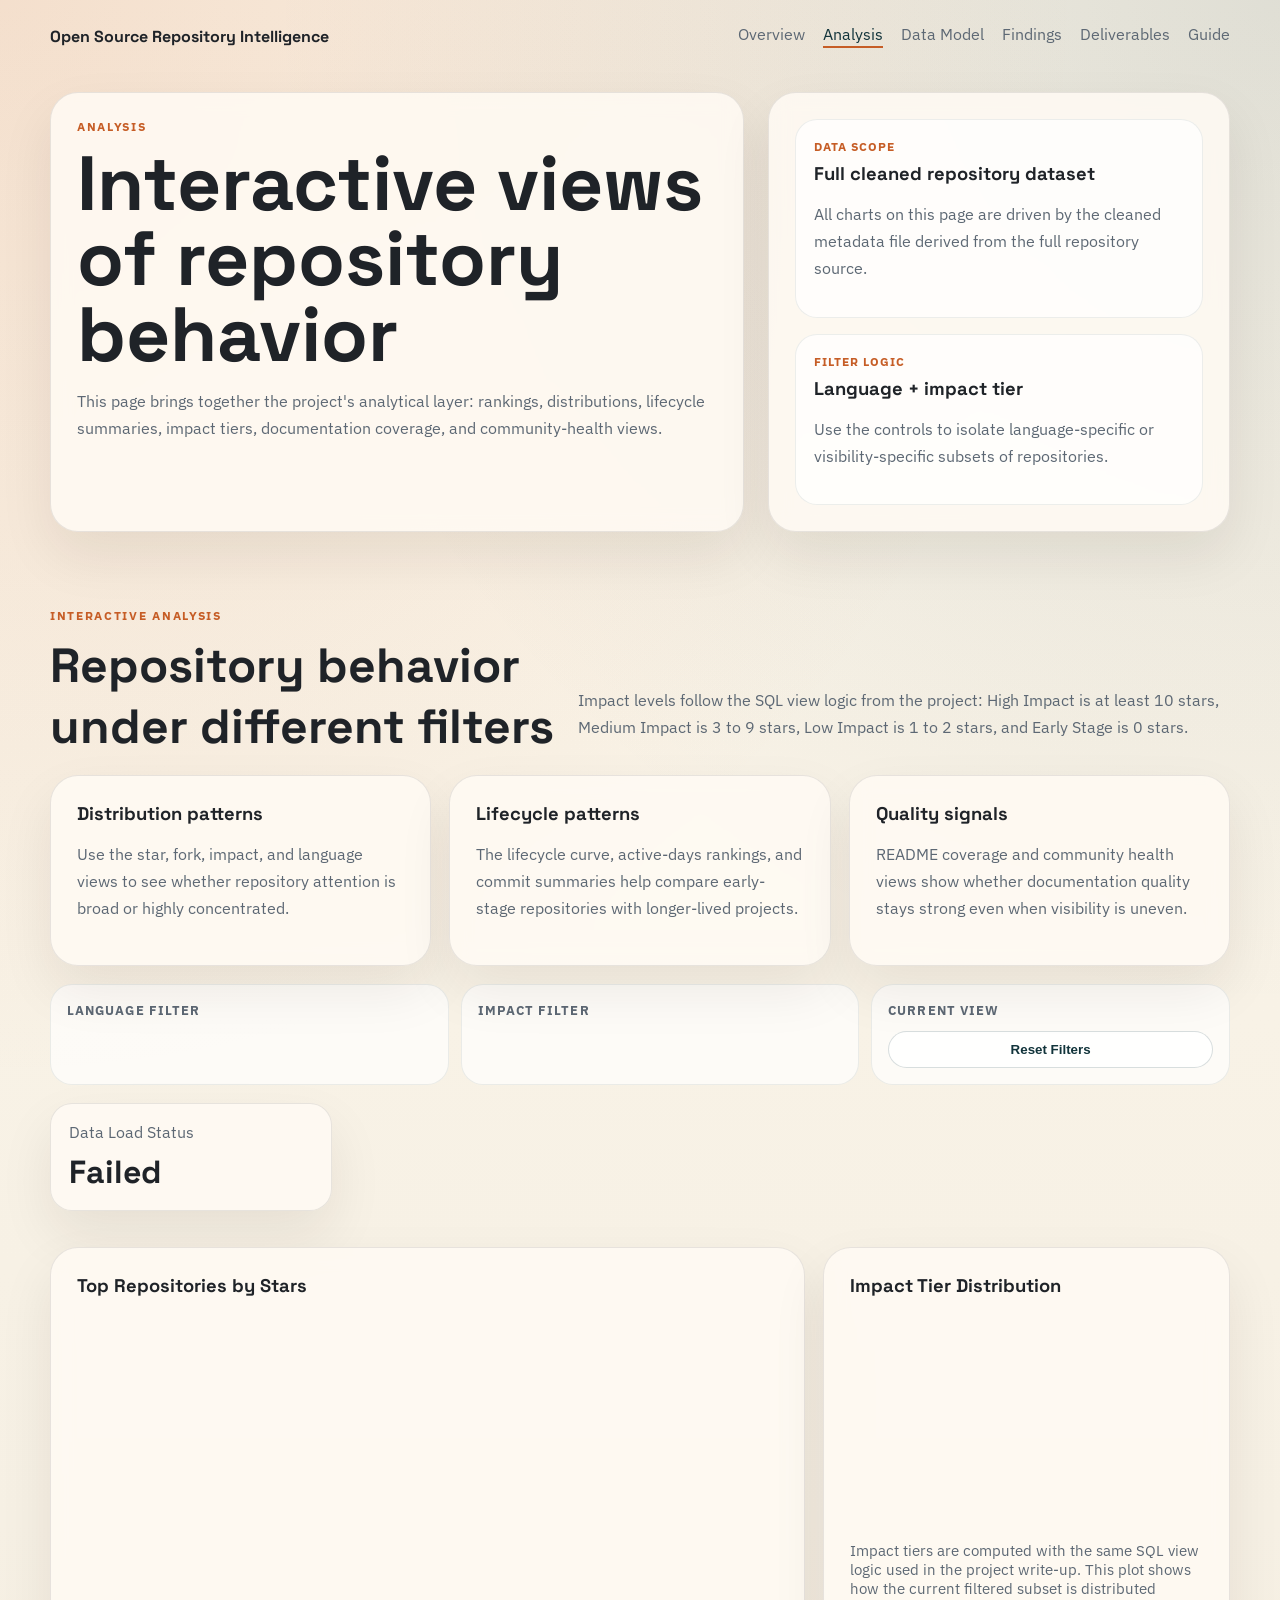
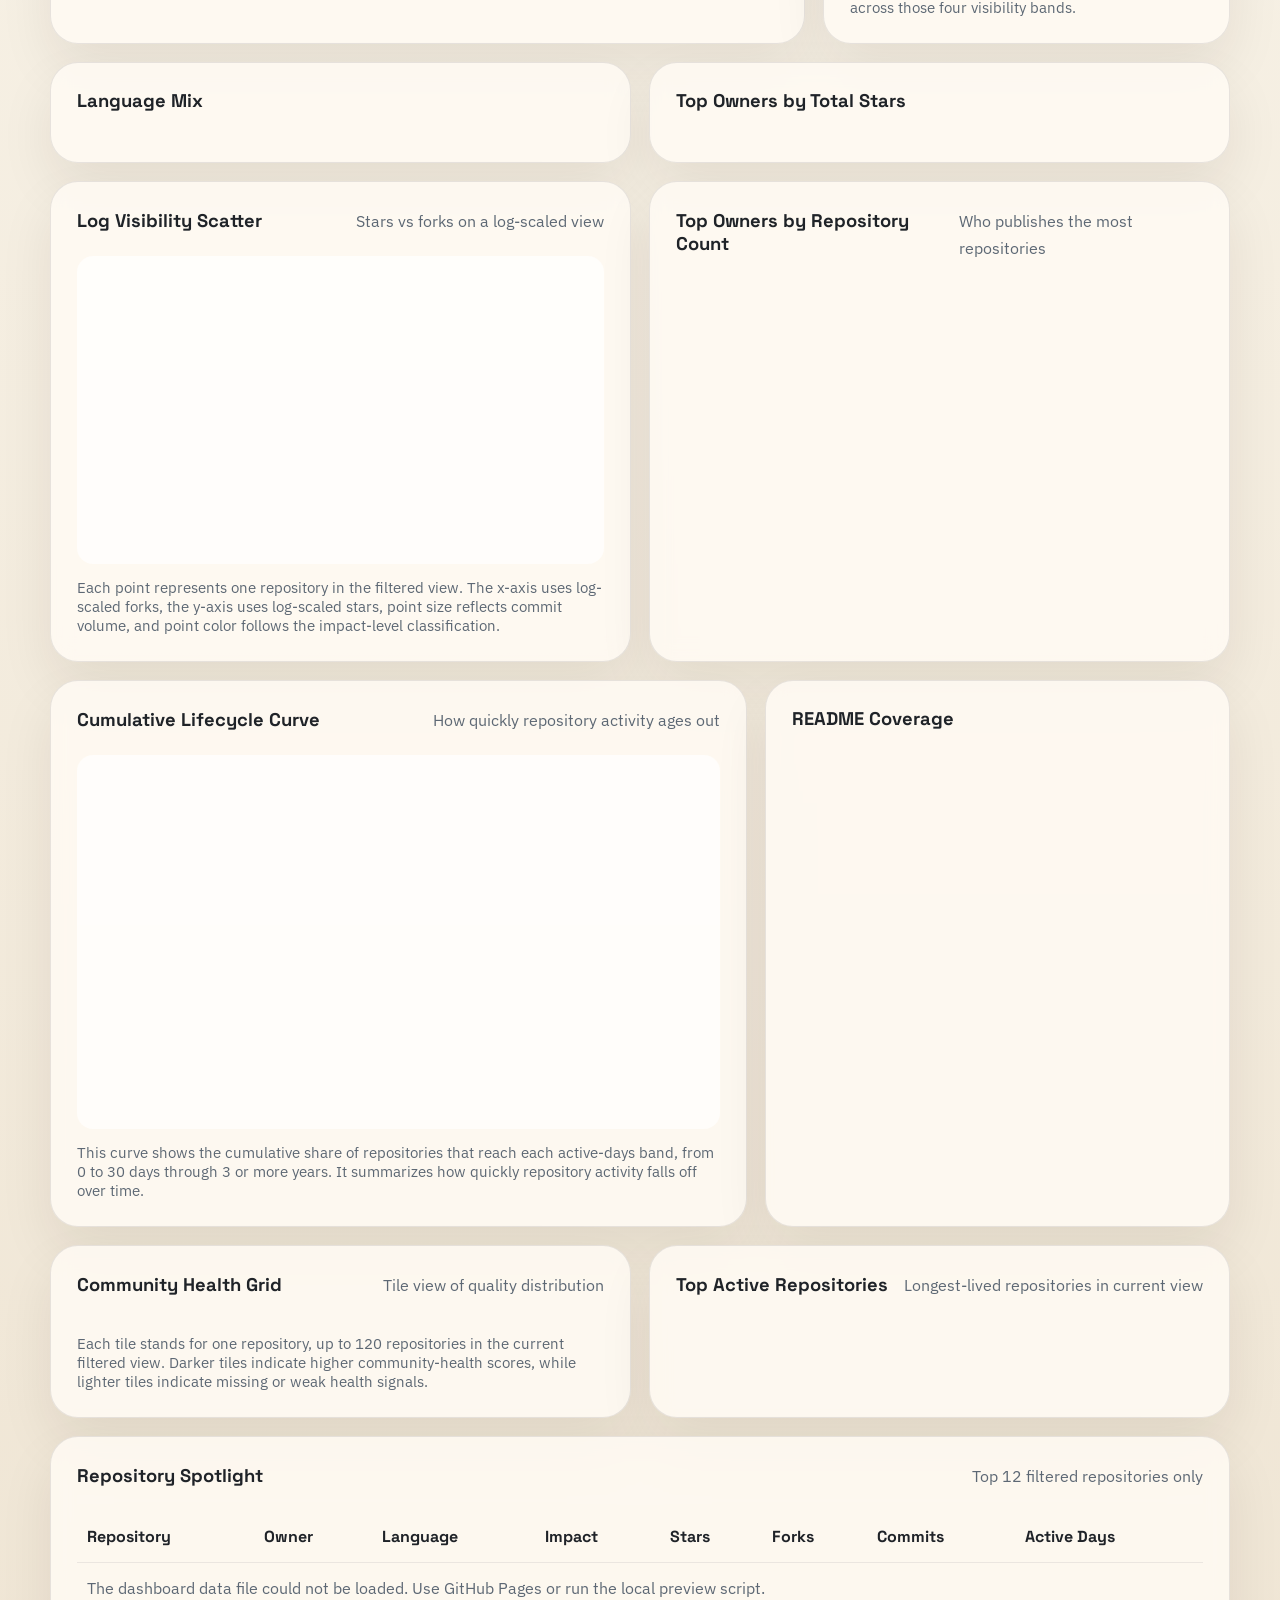
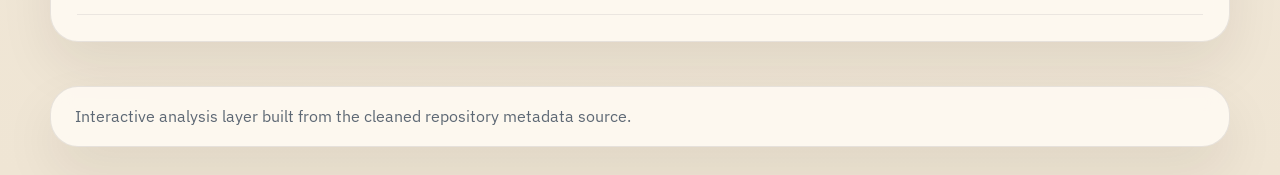
==== analysis.html @ 534d02df "Split site into multiple pages" ====
<!DOCTYPE html>
<html lang="en">
  <head>
    <meta charset="UTF-8" />
    <meta name="viewport" content="width=device-width, initial-scale=1.0" />
    <title>Analysis | Open Source Repository Intelligence</title>
    <meta
      name="description"
      content="Interactive analysis page for repository visibility, impact levels, lifecycle, and community-health patterns."
    />
    <link rel="preconnect" href="https://fonts.googleapis.com" />
    <link rel="preconnect" href="https://fonts.gstatic.com" crossorigin />
    <link
      href="https://fonts.googleapis.com/css2?family=IBM+Plex+Sans:wght@400;500;600;700&family=Space+Grotesk:wght@500;700&display=swap"
      rel="stylesheet"
    />
    <link rel="stylesheet" href="styles.css" />
  </head>
  <body>
    <header class="hero">
      <nav class="nav">
        <div class="brand">Open Source Repository Intelligence</div>
        <div class="nav-links">
          <a href="index.html">Overview</a>
          <a class="active" href="analysis.html">Analysis</a>
          <a href="model.html">Data Model</a>
          <a href="findings.html">Findings</a>
          <a href="deliverables.html">Deliverables</a>
          <a href="guide.html">Guide</a>
        </div>
      </nav>

      <section class="hero-grid">
        <div class="hero-copy">
          <p class="eyebrow">Analysis</p>
          <h1>Interactive views of repository behavior</h1>
          <p class="lede">
            This page brings together the project's analytical layer: rankings,
            distributions, lifecycle summaries, impact tiers, documentation
            coverage, and community-health views.
          </p>
        </div>
        <aside class="hero-panel">
          <div class="status-card">
            <span class="status-label">Data Scope</span>
            <strong>Full cleaned repository dataset</strong>
            <p>All charts on this page are driven by the cleaned metadata file derived from the full repository source.</p>
          </div>
          <div class="status-card">
            <span class="status-label">Filter Logic</span>
            <strong>Language + impact tier</strong>
            <p>Use the controls to isolate language-specific or visibility-specific subsets of repositories.</p>
          </div>
        </aside>
      </section>
    </header>

    <main>
      <section class="section dashboard-section">
        <div class="section-heading split">
          <div>
            <p class="eyebrow">Interactive Analysis</p>
            <h2>Repository behavior under different filters</h2>
          </div>
          <p class="section-note">
            Impact levels follow the SQL view logic from the project: High Impact is at least 10 stars, Medium Impact is 3 to 9 stars, Low Impact is 1 to 2 stars, and Early Stage is 0 stars.
          </p>
        </div>

        <div class="dashboard-intro">
          <article class="feature-card">
            <h3>Distribution patterns</h3>
            <p>Use the star, fork, impact, and language views to see whether repository attention is broad or highly concentrated.</p>
          </article>
          <article class="feature-card">
            <h3>Lifecycle patterns</h3>
            <p>The lifecycle curve, active-days rankings, and commit summaries help compare early-stage repositories with longer-lived projects.</p>
          </article>
          <article class="feature-card">
            <h3>Quality signals</h3>
            <p>README coverage and community health views show whether documentation quality stays strong even when visibility is uneven.</p>
          </article>
        </div>

        <div class="filter-bar">
          <div class="filter-block">
            <span class="filter-label">Language Filter</span>
            <div class="filter-group" id="language-filters"></div>
          </div>
          <div class="filter-block">
            <span class="filter-label">Impact Filter</span>
            <div class="filter-group" id="impact-filters"></div>
          </div>
          <div class="filter-block filter-status">
            <span class="filter-label">Current View</span>
            <div id="filter-summary" class="filter-summary"></div>
            <button id="reset-filters" class="filter-chip reset-chip" type="button">Reset Filters</button>
          </div>
        </div>

        <div class="kpi-grid" id="kpi-grid"></div>
        <div class="insight-summary" id="insight-summary"></div>

        <div class="viz-grid viz-grid-top">
          <article class="panel panel-wide">
            <div class="panel-head">
              <h3>Top Repositories by Stars</h3>
              <span class="panel-subtitle" id="repo-subtitle"></span>
            </div>
            <div id="top-repos-chart" class="bar-chart"></div>
          </article>
          <article class="panel">
            <div class="panel-head">
              <h3>Impact Tier Distribution</h3>
            </div>
            <div class="donut-wrap">
              <div id="impact-donut" class="donut"></div>
              <div id="impact-legend" class="legend"></div>
            </div>
            <p class="figure-note">
              Impact tiers are computed with the same SQL view logic used in the project write-up. This plot shows how the current filtered subset is distributed across those four visibility bands.
            </p>
          </article>
        </div>

        <div class="viz-grid">
          <article class="panel">
            <div class="panel-head">
              <h3>Language Mix</h3>
            </div>
            <div id="language-chart" class="bar-chart compact-chart"></div>
          </article>
          <article class="panel">
            <div class="panel-head">
              <h3>Top Owners by Total Stars</h3>
            </div>
            <div id="developer-chart" class="bar-chart compact-chart"></div>
          </article>
        </div>

        <div class="viz-grid">
          <article class="panel">
            <div class="panel-head">
              <h3>Log Visibility Scatter</h3>
              <span class="panel-subtitle">Stars vs forks on a log-scaled view</span>
            </div>
            <div class="svg-shell">
              <svg id="visibility-scatter" viewBox="0 0 560 320" aria-label="Log visibility scatter plot"></svg>
            </div>
            <p class="figure-note">
              Each point represents one repository in the filtered view. The x-axis uses log-scaled forks, the y-axis uses log-scaled stars, point size reflects commit volume, and point color follows the impact-level classification.
            </p>
          </article>
          <article class="panel">
            <div class="panel-head">
              <h3>Top Owners by Repository Count</h3>
              <span class="panel-subtitle">Who publishes the most repositories</span>
            </div>
            <div id="owner-volume-chart" class="bar-chart compact-chart"></div>
          </article>
        </div>

        <div class="viz-grid viz-grid-bottom">
          <article class="panel panel-wide">
            <div class="panel-head">
              <h3>Cumulative Lifecycle Curve</h3>
              <span class="panel-subtitle">How quickly repository activity ages out</span>
            </div>
            <div class="svg-shell">
              <svg id="lifecycle-line" viewBox="0 0 560 320" aria-label="Lifecycle line chart"></svg>
            </div>
            <p class="figure-note">
              This curve shows the cumulative share of repositories that reach each active-days band, from 0 to 30 days through 3 or more years. It summarizes how quickly repository activity falls off over time.
            </p>
          </article>
          <article class="panel">
            <div class="panel-head">
              <h3>README Coverage</h3>
            </div>
            <div id="readme-summary" class="metric-stack"></div>
          </article>
        </div>

        <div class="viz-grid">
          <article class="panel">
            <div class="panel-head">
              <h3>Community Health Grid</h3>
              <span class="panel-subtitle">Tile view of quality distribution</span>
            </div>
            <div id="health-grid" class="health-grid"></div>
            <p class="figure-note">
              Each tile stands for one repository, up to 120 repositories in the current filtered view. Darker tiles indicate higher community-health scores, while lighter tiles indicate missing or weak health signals.
            </p>
          </article>
          <article class="panel">
            <div class="panel-head">
              <h3>Top Active Repositories</h3>
              <span class="panel-subtitle">Longest-lived repositories in current view</span>
            </div>
            <div id="lifespan-chart" class="bar-chart compact-chart"></div>
          </article>
        </div>

        <article class="panel table-panel">
          <div class="panel-head">
            <h3>Repository Spotlight</h3>
            <span class="panel-subtitle">Top 12 filtered repositories only</span>
          </div>
          <div class="table-wrap">
            <table>
              <thead>
                <tr>
                  <th>Repository</th>
                  <th>Owner</th>
                  <th>Language</th>
                  <th>Impact</th>
                  <th>Stars</th>
                  <th>Forks</th>
                  <th>Commits</th>
                  <th>Active Days</th>
                </tr>
              </thead>
              <tbody id="repo-table-body"></tbody>
            </table>
          </div>
        </article>
      </section>
    </main>

    <footer class="footer">
      <p>Interactive analysis layer built from the cleaned repository metadata source.</p>
    </footer>

    <script src="app.js"></script>
  </body>
</html>
---- styles.css ----
:root {
  --bg: #f6f0e4;
  --bg-2: #ede3cf;
  --surface: rgba(255, 251, 244, 0.86);
  --surface-strong: #fffaf2;
  --text: #1f2328;
  --muted: #5d6874;
  --line: rgba(31, 35, 40, 0.1);
  --ink: #12343b;
  --accent: #c65d26;
  --accent-soft: #e8c89a;
  --shadow: 0 24px 54px rgba(37, 27, 15, 0.08);
  --radius-xl: 28px;
  --radius-lg: 22px;
  --radius-md: 16px;
  --max-width: 1180px;
}

* {
  box-sizing: border-box;
}

html {
  scroll-behavior: smooth;
}

body {
  margin: 0;
  color: var(--text);
  font-family: "IBM Plex Sans", sans-serif;
  background:
    radial-gradient(circle at top left, rgba(198, 93, 38, 0.15), transparent 30%),
    radial-gradient(circle at top right, rgba(18, 52, 59, 0.12), transparent 28%),
    linear-gradient(180deg, #fcf6ea 0%, var(--bg) 45%, #efe5d4 100%);
}

img {
  display: block;
  max-width: 100%;
}

a {
  color: var(--ink);
}

.hero,
.section,
.footer {
  padding-left: 24px;
  padding-right: 24px;
}

.nav,
.hero-grid,
.section > *,
.footer {
  width: min(100%, var(--max-width));
  margin: 0 auto;
}

.brand,
h1,
h2,
h3,
strong,
th {
  font-family: "Space Grotesk", sans-serif;
}

.nav {
  display: flex;
  justify-content: space-between;
  align-items: center;
  gap: 18px;
  padding-top: 24px;
}

.brand {
  font-size: 1rem;
  font-weight: 700;
}

.nav-links {
  display: flex;
  gap: 18px;
  flex-wrap: wrap;
}

.nav-links a {
  text-decoration: none;
  color: var(--muted);
  padding-bottom: 2px;
}

.nav-links a.active {
  color: var(--ink);
  border-bottom: 2px solid var(--accent);
}

.hero {
  padding-bottom: 52px;
}

.hero-grid {
  display: grid;
  grid-template-columns: 1.2fr 0.8fr;
  gap: 24px;
  padding-top: 44px;
}

.hero-copy,
.hero-panel,
.feature-card,
.panel,
.diagram-card,
.footer {
  background: var(--surface);
  border: 1px solid var(--line);
  border-radius: var(--radius-xl);
  box-shadow: var(--shadow);
  backdrop-filter: blur(10px);
}

.hero-copy,
.hero-panel,
.panel,
.feature-card,
.diagram-card {
  padding: 26px;
}

.hero-panel {
  display: grid;
  gap: 16px;
  align-content: start;
}

.eyebrow {
  margin: 0 0 12px;
  color: var(--accent);
  text-transform: uppercase;
  letter-spacing: 0.14em;
  font-size: 0.75rem;
  font-weight: 700;
}

h1 {
  margin: 0;
  font-size: clamp(2.8rem, 6vw, 4.9rem);
  line-height: 0.98;
}

h2 {
  margin: 0;
  font-size: clamp(1.8rem, 4vw, 3rem);
}

h3 {
  margin-top: 0;
  margin-bottom: 10px;
  font-size: 1.15rem;
}

.lede,
.feature-card p,
.status-card p,
.section-note,
.panel-subtitle,
.footer,
table,
td {
  color: var(--muted);
  line-height: 1.7;
}

.cta-row {
  display: flex;
  gap: 14px;
  flex-wrap: wrap;
  margin-top: 28px;
}

.button {
  display: inline-flex;
  align-items: center;
  justify-content: center;
  padding: 12px 18px;
  border-radius: 999px;
  text-decoration: none;
  font-weight: 600;
}

.button.primary {
  color: #fff8ef;
  background: var(--ink);
}

.button.secondary {
  border: 1px solid rgba(18, 52, 59, 0.16);
  background: transparent;
}

.status-card {
  padding: 18px;
  background: rgba(255, 255, 255, 0.72);
  border: 1px solid rgba(18, 52, 59, 0.08);
  border-radius: var(--radius-lg);
}

.status-label {
  display: block;
  color: var(--accent);
  font-size: 0.78rem;
  font-weight: 700;
  text-transform: uppercase;
  letter-spacing: 0.08em;
}

.status-card strong {
  display: block;
  margin-top: 8px;
  font-size: 1.15rem;
}

.section {
  padding-top: 24px;
  padding-bottom: 24px;
}

.section-heading {
  margin-bottom: 18px;
}

.section-heading.split {
  display: flex;
  justify-content: space-between;
  align-items: end;
  gap: 16px;
}

.feature-grid,
.viz-grid,
.kpi-grid,
.model-grid {
  display: grid;
  gap: 18px;
}

.feature-grid {
  grid-template-columns: repeat(3, minmax(0, 1fr));
}

.dashboard-intro,
.insight-summary {
  display: grid;
  grid-template-columns: repeat(3, minmax(0, 1fr));
  gap: 18px;
  margin-bottom: 18px;
}

.dashboard-section {
  scroll-margin-top: 18px;
}

.filter-bar {
  display: grid;
  grid-template-columns: 1fr 1fr 0.9fr;
  gap: 12px;
  margin-bottom: 18px;
}

.filter-block {
  padding: 16px;
  border-radius: var(--radius-lg);
  background: rgba(255, 255, 255, 0.68);
  border: 1px solid rgba(18, 52, 59, 0.08);
}

.filter-group {
  display: flex;
  flex-wrap: wrap;
  gap: 10px;
}

.filter-label {
  display: block;
  margin-bottom: 10px;
  color: var(--muted);
  font-size: 0.84rem;
  font-weight: 700;
  text-transform: uppercase;
  letter-spacing: 0.08em;
}

.filter-summary {
  color: var(--ink);
  font-weight: 700;
  margin-bottom: 12px;
}

.reset-chip {
  width: 100%;
}

.filter-chip {
  padding: 10px 14px;
  border-radius: 999px;
  border: 1px solid rgba(18, 52, 59, 0.16);
  background: rgba(255, 255, 255, 0.82);
  color: var(--ink);
  font-weight: 600;
  cursor: pointer;
}

.filter-chip.active {
  background: var(--ink);
  color: #fff8ef;
}

.kpi-grid {
  grid-template-columns: repeat(4, minmax(0, 1fr));
  margin-bottom: 18px;
}

.kpi-card {
  padding: 18px;
  background: var(--surface);
  border: 1px solid var(--line);
  border-radius: var(--radius-lg);
  box-shadow: var(--shadow);
}

.kpi-card span {
  color: var(--muted);
  display: block;
}

.kpi-card strong {
  display: block;
  margin-top: 10px;
  font-size: 2rem;
}

.viz-grid {
  grid-template-columns: 1fr 1fr;
  margin-bottom: 18px;
}

.viz-grid-top {
  grid-template-columns: 1.3fr 0.7fr;
}

.viz-grid-bottom {
  grid-template-columns: 1.2fr 0.8fr;
}

.metric-stack {
  display: grid;
  gap: 12px;
}

.metric-card {
  padding: 16px;
  border-radius: var(--radius-md);
  background: rgba(255, 255, 255, 0.76);
  border: 1px solid rgba(18, 52, 59, 0.08);
}

.metric-card span {
  display: block;
  color: var(--muted);
}

.metric-card strong {
  display: block;
  margin-top: 8px;
  font-size: 1.7rem;
}

.insight-note {
  padding: 18px;
  border-radius: var(--radius-lg);
  background: rgba(255, 255, 255, 0.76);
  border: 1px solid rgba(18, 52, 59, 0.08);
}

.insight-note span {
  display: block;
  margin-bottom: 8px;
  color: var(--accent);
  font-size: 0.78rem;
  text-transform: uppercase;
  letter-spacing: 0.08em;
  font-weight: 700;
}

.insight-note strong {
  font-size: 1rem;
  line-height: 1.6;
}

.panel-wide {
  min-width: 0;
}

.panel-head {
  display: flex;
  justify-content: space-between;
  align-items: baseline;
  gap: 14px;
  margin-bottom: 14px;
}

.figure-note {
  margin: 14px 0 0;
  font-size: 0.92rem;
  color: var(--muted);
}

.figure-note strong {
  color: var(--ink);
}

.source-link {
  margin-top: 12px;
  font-size: 0.92rem;
}

.source-link a {
  text-decoration-thickness: 1px;
  text-underline-offset: 2px;
}

.bar-chart {
  display: grid;
  gap: 12px;
}

.bar-row {
  display: grid;
  grid-template-columns: minmax(120px, 1.4fr) 2.5fr auto;
  gap: 10px;
  align-items: center;
}

.bar-label,
.bar-value {
  font-size: 0.94rem;
}

.bar-track {
  height: 12px;
  border-radius: 999px;
  background: rgba(18, 52, 59, 0.08);
  overflow: hidden;
}

.bar-fill {
  height: 100%;
  border-radius: 999px;
  background: linear-gradient(90deg, var(--ink), var(--accent));
}

.svg-shell {
  width: 100%;
  overflow: hidden;
  border-radius: var(--radius-md);
  background: rgba(255, 255, 255, 0.66);
  padding: 8px;
}

.svg-shell svg {
  width: 100%;
  height: auto;
  display: block;
}

.donut-wrap {
  display: grid;
  gap: 16px;
  justify-items: center;
}

.donut {
  width: 190px;
  height: 190px;
  border-radius: 50%;
  position: relative;
}

.donut-center {
  position: absolute;
  inset: 22%;
  display: grid;
  place-items: center;
  background: var(--surface-strong);
  border-radius: 50%;
  text-align: center;
}

.donut-center strong {
  font-size: 2rem;
}

.legend {
  width: 100%;
  display: grid;
  gap: 10px;
}

.legend-item {
  display: grid;
  grid-template-columns: 14px 1fr auto;
  gap: 10px;
  align-items: center;
}

.legend-dot {
  width: 14px;
  height: 14px;
  border-radius: 50%;
}

.health-grid {
  display: grid;
  gap: 16px;
}

.health-tiles {
  display: grid;
  grid-template-columns: repeat(12, minmax(0, 1fr));
  gap: 6px;
}

.health-tile {
  width: 100%;
  aspect-ratio: 1;
  border-radius: 6px;
  display: block;
}

.health-key {
  display: grid;
  gap: 10px;
}

.table-panel {
  overflow: hidden;
}

.table-wrap {
  overflow-x: auto;
}

table {
  width: 100%;
  border-collapse: collapse;
}

th,
td {
  text-align: left;
  padding: 12px 10px;
  border-bottom: 1px solid rgba(31, 35, 40, 0.08);
}

th {
  color: var(--text);
}

.model-grid {
  grid-template-columns: 1.1fr 0.9fr;
}

.feature-stack {
  display: grid;
  gap: 18px;
}

.footer {
  margin-top: 20px;
  margin-bottom: 28px;
}

@media (max-width: 980px) {
  .hero-grid,
  .feature-grid,
  .dashboard-intro,
  .insight-summary,
  .viz-grid,
  .viz-grid-top,
  .viz-grid-bottom,
  .model-grid,
  .kpi-grid,
  .filter-bar {
    grid-template-columns: 1fr;
  }

  .section-heading.split,
  .nav {
    flex-direction: column;
    align-items: flex-start;
  }
}

@media (max-width: 640px) {
  .hero,
  .section,
  .footer {
    padding-left: 16px;
    padding-right: 16px;
  }

  .bar-row {
    grid-template-columns: 1fr;
  }
}
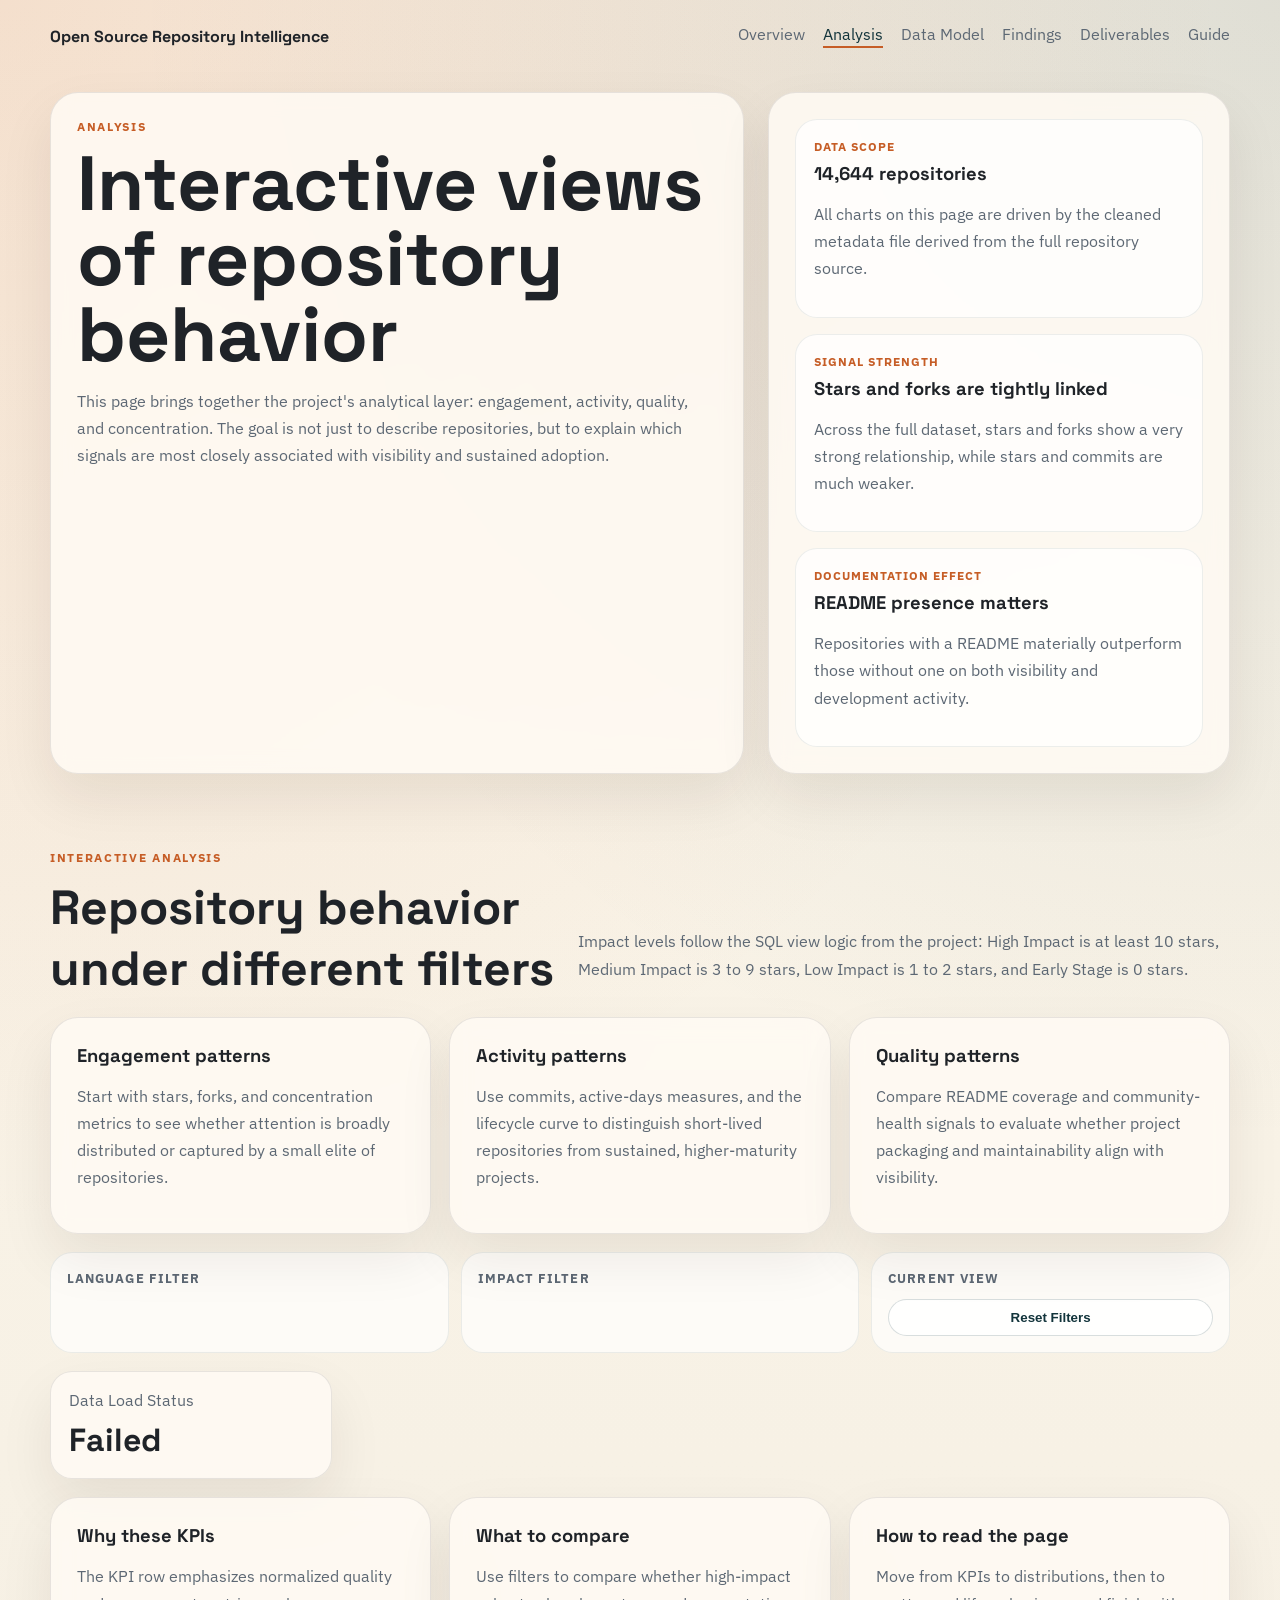
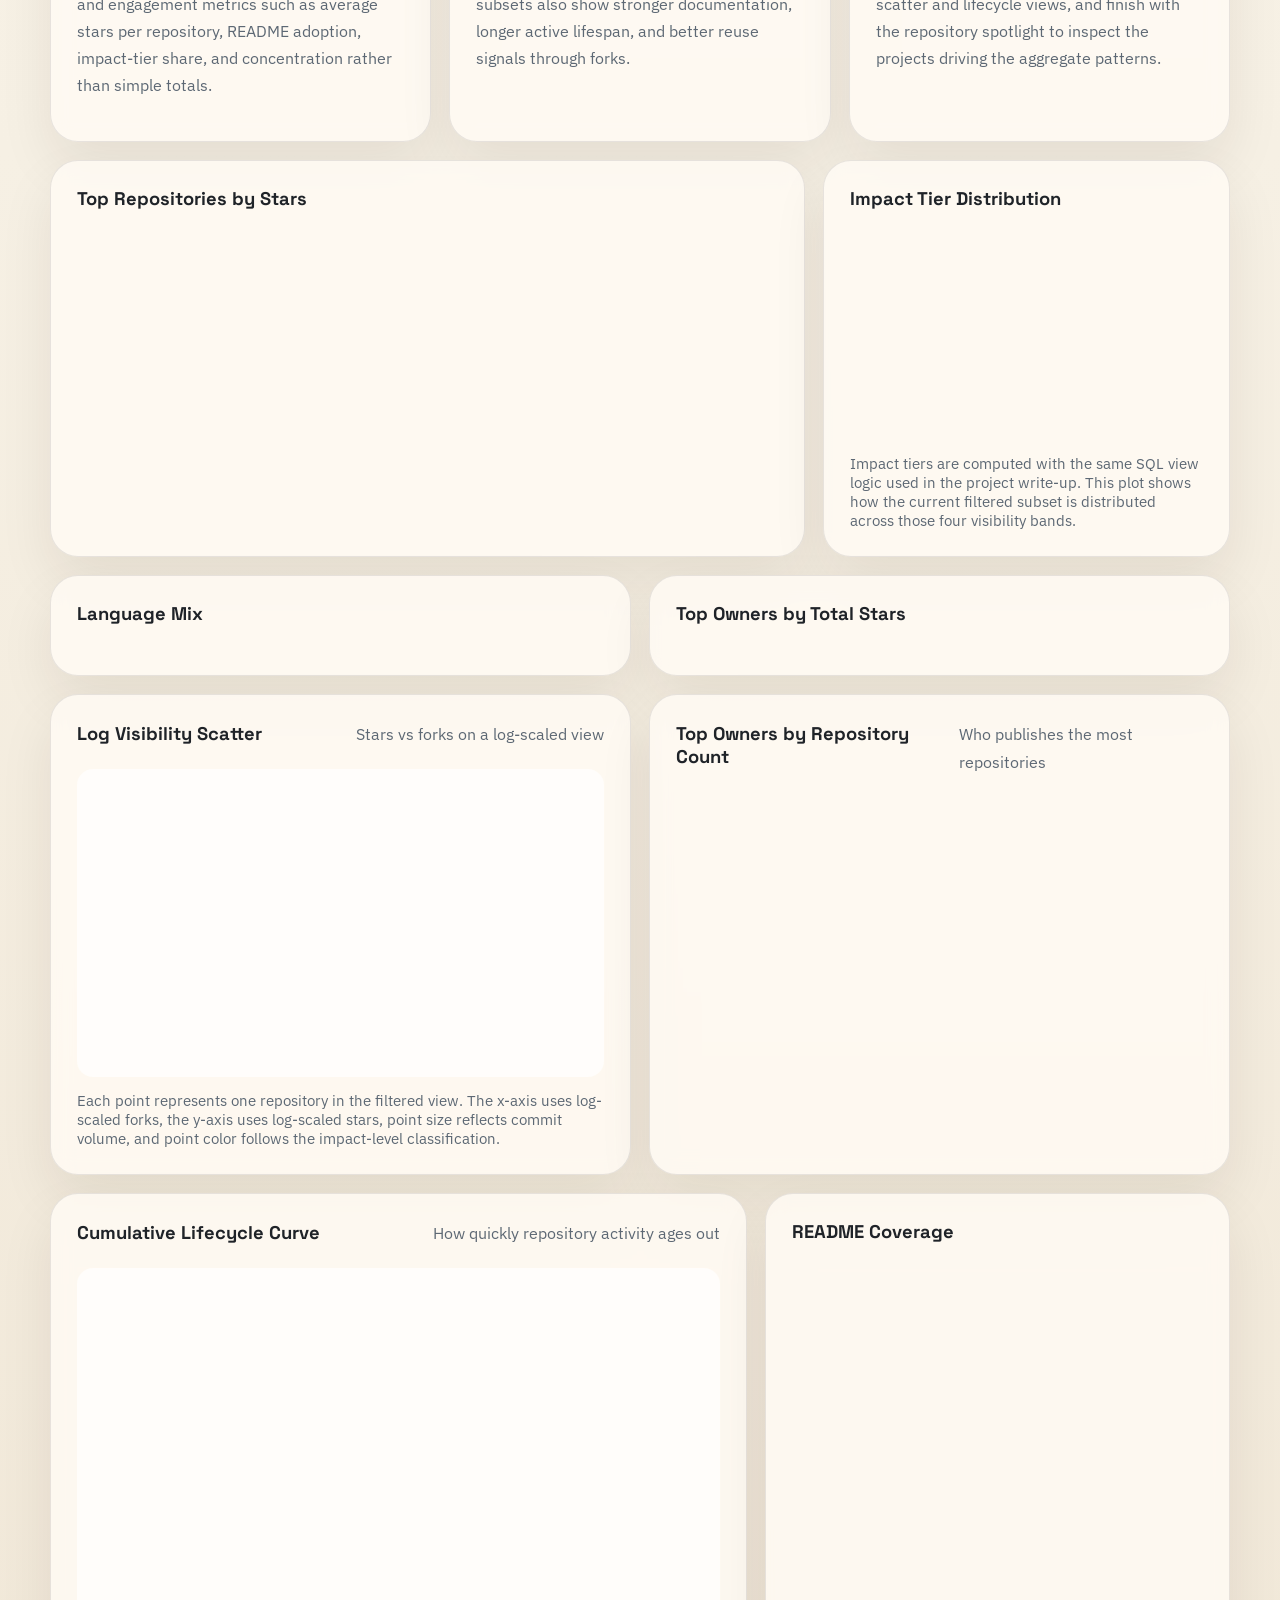
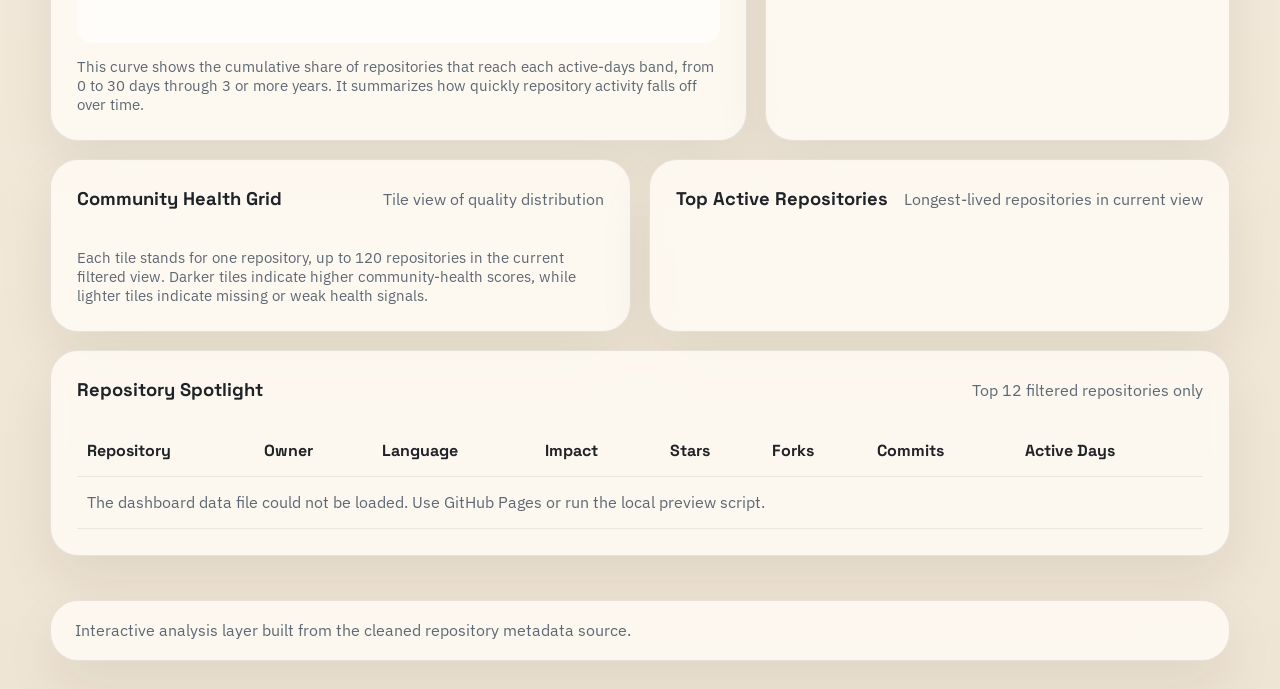
==== commit ff5d4b2b: "Upgrade site with portfolio-level analytics framing" ====
--- a/analysis.html
+++ b/analysis.html
@@ -35,21 +35,27 @@
           <p class="eyebrow">Analysis</p>
           <h1>Interactive views of repository behavior</h1>
           <p class="lede">
-            This page brings together the project's analytical layer: rankings,
-            distributions, lifecycle summaries, impact tiers, documentation
-            coverage, and community-health views.
+            This page brings together the project's analytical layer: engagement,
+            activity, quality, and concentration. The goal is not just to describe
+            repositories, but to explain which signals are most closely associated
+            with visibility and sustained adoption.
           </p>
         </div>
         <aside class="hero-panel">
           <div class="status-card">
             <span class="status-label">Data Scope</span>
-            <strong>Full cleaned repository dataset</strong>
+            <strong>14,644 repositories</strong>
             <p>All charts on this page are driven by the cleaned metadata file derived from the full repository source.</p>
           </div>
           <div class="status-card">
-            <span class="status-label">Filter Logic</span>
-            <strong>Language + impact tier</strong>
-            <p>Use the controls to isolate language-specific or visibility-specific subsets of repositories.</p>
+            <span class="status-label">Signal Strength</span>
+            <strong>Stars and forks are tightly linked</strong>
+            <p>Across the full dataset, stars and forks show a very strong relationship, while stars and commits are much weaker.</p>
+          </div>
+          <div class="status-card">
+            <span class="status-label">Documentation Effect</span>
+            <strong>README presence matters</strong>
+            <p>Repositories with a README materially outperform those without one on both visibility and development activity.</p>
           </div>
         </aside>
       </section>
@@ -69,16 +75,16 @@
 
         <div class="dashboard-intro">
           <article class="feature-card">
-            <h3>Distribution patterns</h3>
-            <p>Use the star, fork, impact, and language views to see whether repository attention is broad or highly concentrated.</p>
-          </article>
-          <article class="feature-card">
-            <h3>Lifecycle patterns</h3>
-            <p>The lifecycle curve, active-days rankings, and commit summaries help compare early-stage repositories with longer-lived projects.</p>
-          </article>
-          <article class="feature-card">
-            <h3>Quality signals</h3>
-            <p>README coverage and community health views show whether documentation quality stays strong even when visibility is uneven.</p>
+            <h3>Engagement patterns</h3>
+            <p>Start with stars, forks, and concentration metrics to see whether attention is broadly distributed or captured by a small elite of repositories.</p>
+          </article>
+          <article class="feature-card">
+            <h3>Activity patterns</h3>
+            <p>Use commits, active-days measures, and the lifecycle curve to distinguish short-lived repositories from sustained, higher-maturity projects.</p>
+          </article>
+          <article class="feature-card">
+            <h3>Quality patterns</h3>
+            <p>Compare README coverage and community-health signals to evaluate whether project packaging and maintainability align with visibility.</p>
           </article>
         </div>
 
@@ -99,6 +105,26 @@
         </div>
 
         <div class="kpi-grid" id="kpi-grid"></div>
+        <div class="feature-grid kpi-explainer-grid">
+          <article class="feature-card">
+            <h3>Why these KPIs</h3>
+            <p>
+              The KPI row emphasizes normalized quality and engagement metrics such as average stars per repository, README adoption, impact-tier share, and concentration rather than simple totals.
+            </p>
+          </article>
+          <article class="feature-card">
+            <h3>What to compare</h3>
+            <p>
+              Use filters to compare whether high-impact subsets also show stronger documentation, longer active lifespan, and better reuse signals through forks.
+            </p>
+          </article>
+          <article class="feature-card">
+            <h3>How to read the page</h3>
+            <p>
+              Move from KPIs to distributions, then to scatter and lifecycle views, and finish with the repository spotlight to inspect the projects driving the aggregate patterns.
+            </p>
+          </article>
+        </div>
         <div class="insight-summary" id="insight-summary"></div>
 
         <div class="viz-grid viz-grid-top">
--- a/styles.css
+++ b/styles.css
@@ -615,3 +615,27 @@
     grid-template-columns: 1fr;
   }
 }
+
+.code-stack {
+  display: grid;
+  gap: 18px;
+}
+
+.code-panel {
+  scroll-margin-top: 24px;
+}
+
+.code-block {
+  margin: 0;
+  padding: 18px;
+  overflow-x: auto;
+  border-radius: var(--radius-md);
+  background: rgba(18, 52, 59, 0.94);
+  color: #f7f1e6;
+  font-size: 0.92rem;
+  line-height: 1.65;
+}
+
+.code-block code {
+  font-family: "SFMono-Regular", Consolas, "Liberation Mono", Menlo, monospace;
+}
